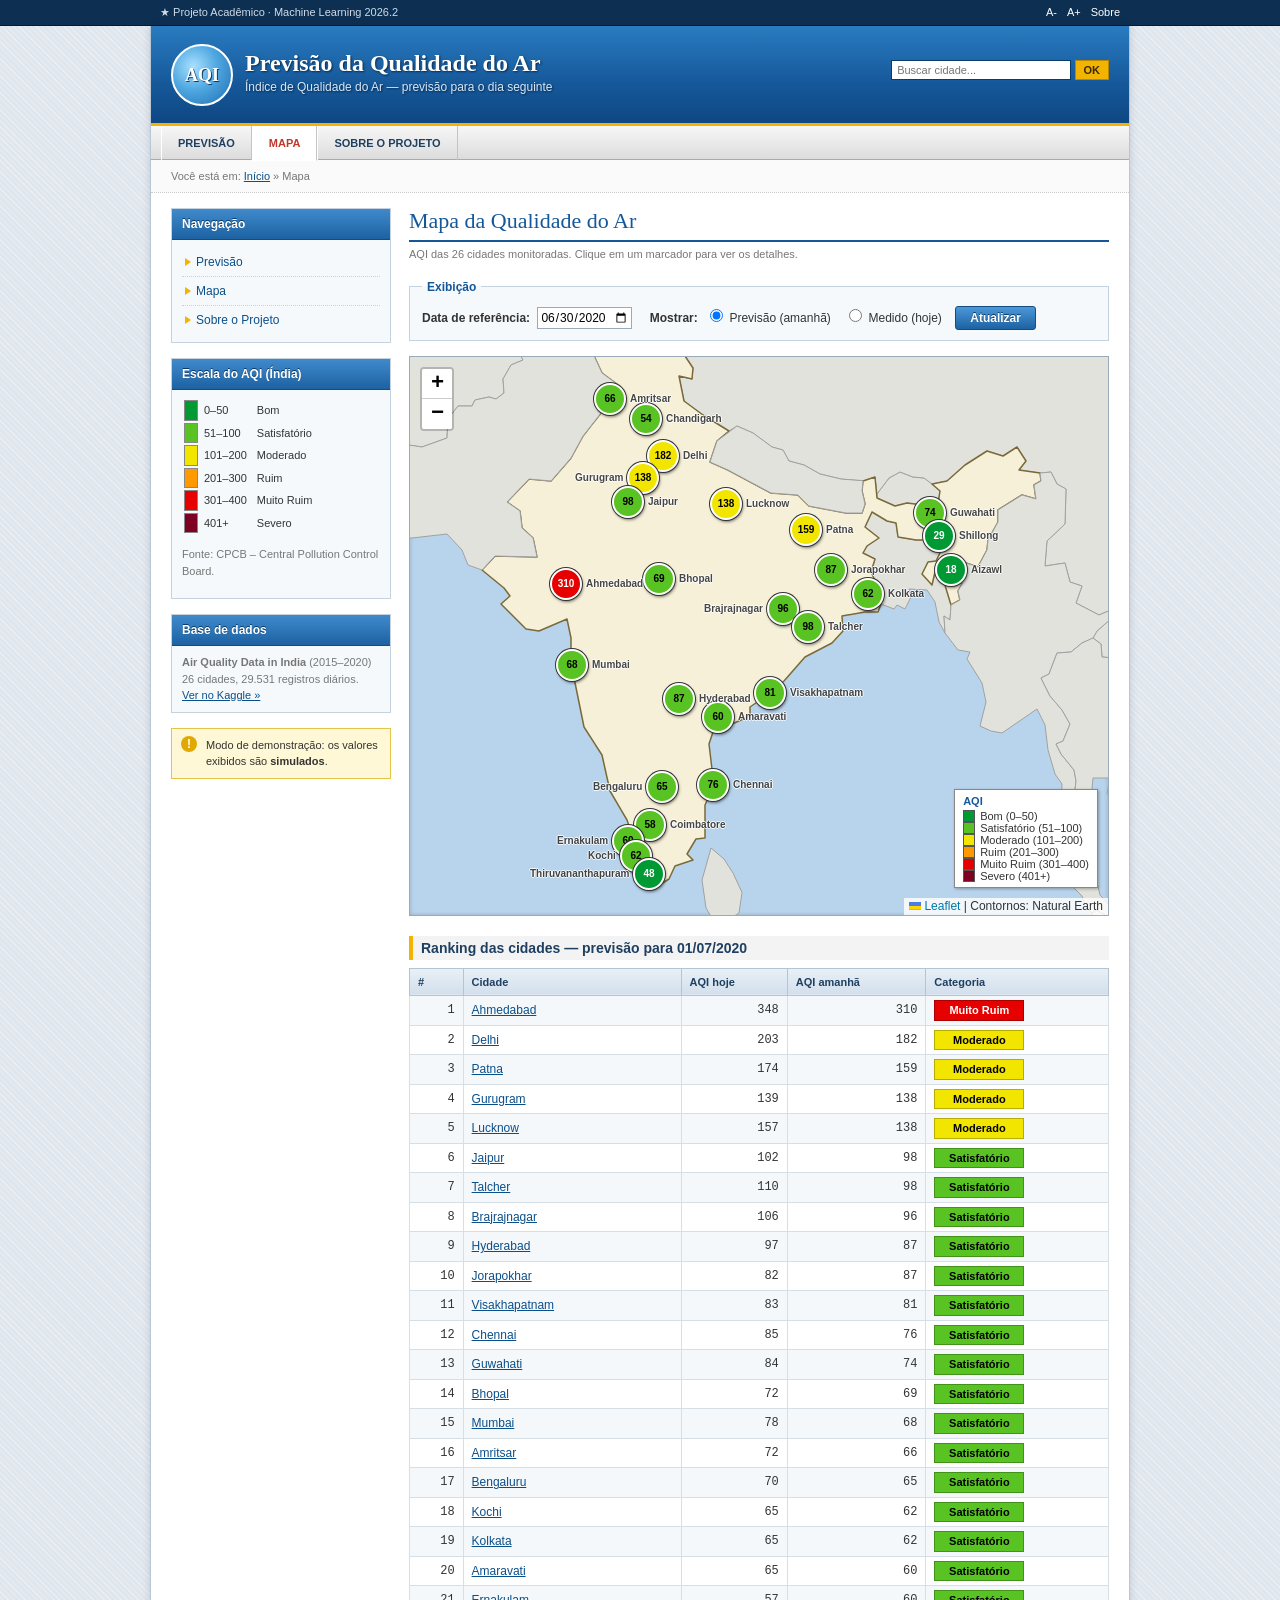
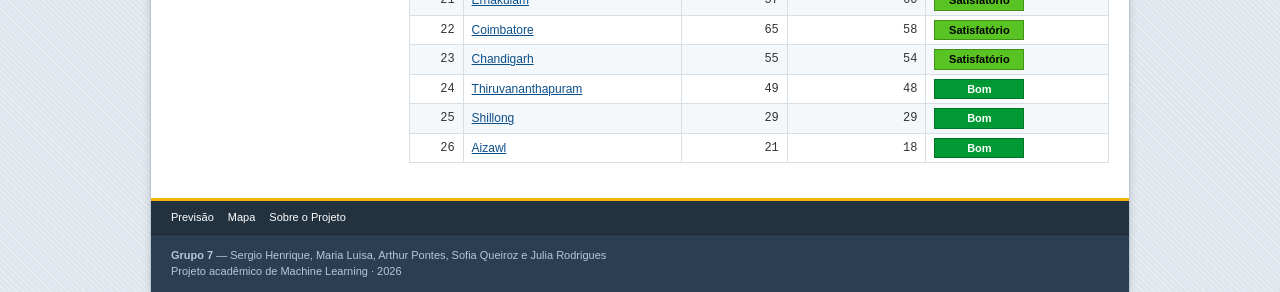
==== frontend/mapa.html @ a3bbc3aa "Adiciona frontend de previsão do AQI Site estático (HTML/CSS/JS) com páginas de previsão, mapa e sob" ====
<!DOCTYPE html>
<html lang="pt-BR">
<head>
<meta charset="utf-8">
<title>Previsão da Qualidade do Ar :: Mapa</title>
<link rel="stylesheet" href="vendor/leaflet/leaflet.css">
<link rel="stylesheet" href="css/style.css">
</head>
<body data-pagina="mapa">
<div id="pagina">
  <div id="topo"></div>

  <div id="conteudo">
    <div id="lateral"></div>

    <div id="principal">
      <h1 class="titulo-pagina">Mapa da Qualidade do Ar</h1>
      <p class="subtitulo">AQI das 26 cidades monitoradas. Clique em um marcador para ver os detalhes.</p>

      <form id="filtros">
        <fieldset>
          <legend>Exibição</legend>
          <label for="data">Data de referência:</label>
          <input type="date" id="data">
          <label>Mostrar:</label>
          <label class="opcao"><input type="radio" name="modo" value="aqi_previsto" checked> Previsão (amanhã)</label>
          <label class="opcao"><input type="radio" name="modo" value="aqi_atual"> Medido (hoje)</label>
          <input type="submit" class="botao" value="Atualizar">
        </fieldset>
      </form>

      <div id="mapa"></div>
      <div id="resultado"><div class="carregando">Carregando...</div></div>
    </div>
  </div>

  <div id="rodape-ph"></div>
</div>

<script src="vendor/leaflet/leaflet.js"></script>
<script src="js/mapa-dados.js"></script>
<script src="js/config.js"></script>
<script src="js/api.js"></script>
<script src="js/comum.js"></script>
<script src="js/layout.js"></script>
<script>
(function () {
  var inpData = document.getElementById('data');
  var alvo = document.getElementById('resultado');
  inpData.min = Util.DATA_MIN;
  inpData.max = Util.DATA_MAX;
  inpData.value = Util.param('data') || Util.DATA_MAX;

  var mapa = L.map('mapa', { scrollWheelZoom: false, zoomSnap: 0.25 });
  var pontos = Object.keys(AQI.COORDENADAS).map(function (c) { return AQI.COORDENADAS[c]; });
  mapa.fitBounds(pontos, { padding: [20, 20] });
  mapa.setMinZoom(4); mapa.setMaxZoom(8);
  L.geoJSON(MAPA_PAISES, {
    interactive: false,
    style: function (f) {
      return f.properties.india
        ? { color: '#7a6a3a', weight: 1.5, fillColor: '#f6f0d8', fillOpacity: 1 }
        : { color: '#a0a0a0', weight: 1, fillColor: '#e2e2dc', fillOpacity: 1 };
    }
  }).addTo(mapa);
  mapa.attributionControl.addAttribution('Contornos: Natural Earth');

  var legenda = L.control({ position: 'bottomright' });
  legenda.onAdd = function () {
    var div = L.DomUtil.create('div', 'legenda-mapa');
    div.innerHTML = '<b>AQI</b>' + AQI.FAIXAS.map(function (f, i) {
      var min = i === 0 ? 0 : AQI.FAIXAS[i - 1].max + 1;
      return '<i style="background:' + f.cor + '"></i>' + f.nome + ' (' + (f.max === Infinity ? min + '+' : min + '&ndash;' + f.max) + ')';
    }).join('<br>');
    return div;
  };
  legenda.addTo(mapa);

  var camada = L.layerGroup().addTo(mapa);
  var ROTULO_ESQ = { Gurugram: 1, Bengaluru: 1, Ernakulam: 1, Kochi: 1, Brajrajnagar: 1, Thiruvananthapuram: 1 };

  function modo() {
    return document.querySelector('input[name=modo]:checked').value;
  }

  function consulta() {
    var data = inpData.value, campo = modo();
    alvo.innerHTML = '<div class="carregando">Carregando cidades...</div>';

    AQI.mapa(data).then(function (lista) {
      camada.clearLayers();
      var amanha = new Date(data + 'T12:00:00'); amanha.setDate(amanha.getDate() + 1);
      var dataAmanha = amanha.toISOString().substr(0, 10);

      lista.forEach(function (c) {
        var pos = AQI.COORDENADAS[c.cidade];
        if (!pos) return;
        var valor = c[campo], f = AQI.faixa(valor);
        var icone = L.divIcon({
          className: '',
          html: '<div class="marcador-aqi" style="width:32px;height:32px;line-height:28px;background:' + f.cor + ';color:' + f.texto + '">' + valor + '</div>',
          iconSize: [32, 32], iconAnchor: [16, 16], popupAnchor: [0, -14]
        });
        L.marker(pos, { icon: icone, title: c.cidade, riseOnHover: true })
          .bindPopup(
            '<h4>' + c.cidade + '</h4>' +
            'Hoje (' + Util.formataData(data) + '): <b>' + c.aqi_atual + '</b> ' + Util.selo(c.aqi_atual) + '<br>' +
            'Amanhã (' + Util.formataData(dataAmanha) + '): <b>' + c.aqi_previsto + '</b> ' + Util.selo(c.aqi_previsto) + '<br><br>' +
            '<a href="index.html?cidade=' + encodeURIComponent(c.cidade) + '&data=' + data + '">Ver previsão detalhada &raquo;</a>')
          .bindTooltip(c.cidade, {
            permanent: true, className: 'rotulo-cidade',
            direction: ROTULO_ESQ[c.cidade] ? 'left' : 'right',
            offset: ROTULO_ESQ[c.cidade] ? [-14, 0] : [14, 0]
          })
          .addTo(camada);
      });

      var ord = lista.slice().sort(function (a, b) { return b[campo] - a[campo]; });
      var html = '<h2>Ranking das cidades &mdash; ' + (campo === 'aqi_previsto' ? 'previsão para ' + Util.formataData(dataAmanha) : 'medido em ' + Util.formataData(data)) + '</h2>' +
        '<table class="dados"><tr><th>#</th><th>Cidade</th><th>AQI hoje</th><th>AQI amanhã</th><th>Categoria</th></tr>';
      ord.forEach(function (c, i) {
        html += '<tr><td class="num">' + (i + 1) + '</td><td><a href="index.html?cidade=' + encodeURIComponent(c.cidade) + '&data=' + data + '">' + c.cidade + '</a></td>' +
          '<td class="num">' + c.aqi_atual + '</td><td class="num">' + c.aqi_previsto + '</td><td>' + Util.selo(c[campo]) + '</td></tr>';
      });
      alvo.innerHTML = html + '</table>';
    }).catch(function (e) { Util.erro(alvo, e); });
  }

  document.getElementById('filtros').onsubmit = function (e) { e.preventDefault(); consulta(); };
  Array.prototype.forEach.call(document.querySelectorAll('input[name=modo]'), function (r) { r.onchange = consulta; });
  consulta();
})();
</script>
</body>
</html>
---- frontend/vendor/leaflet/leaflet.css ----
/* required styles */

.leaflet-pane,
.leaflet-tile,
.leaflet-marker-icon,
.leaflet-marker-shadow,
.leaflet-tile-container,
.leaflet-pane > svg,
.leaflet-pane > canvas,
.leaflet-zoom-box,
.leaflet-image-layer,
.leaflet-layer {
	position: absolute;
	left: 0;
	top: 0;
	}
.leaflet-container {
	overflow: hidden;
	}
.leaflet-tile,
.leaflet-marker-icon,
.leaflet-marker-shadow {
	-webkit-user-select: none;
	   -moz-user-select: none;
	        user-select: none;
	  -webkit-user-drag: none;
	}
/* Prevents IE11 from highlighting tiles in blue */
.leaflet-tile::selection {
	background: transparent;
}
/* Safari renders non-retina tile on retina better with this, but Chrome is worse */
.leaflet-safari .leaflet-tile {
	image-rendering: -webkit-optimize-contrast;
	}
/* hack that prevents hw layers "stretching" when loading new tiles */
.leaflet-safari .leaflet-tile-container {
	width: 1600px;
	height: 1600px;
	-webkit-transform-origin: 0 0;
	}
.leaflet-marker-icon,
.leaflet-marker-shadow {
	display: block;
	}
/* .leaflet-container svg: reset svg max-width decleration shipped in Joomla! (joomla.org) 3.x */
/* .leaflet-container img: map is broken in FF if you have max-width: 100% on tiles */
.leaflet-container .leaflet-overlay-pane svg {
	max-width: none !important;
	max-height: none !important;
	}
.leaflet-container .leaflet-marker-pane img,
.leaflet-container .leaflet-shadow-pane img,
.leaflet-container .leaflet-tile-pane img,
.leaflet-container img.leaflet-image-layer,
.leaflet-container .leaflet-tile {
	max-width: none !important;
	max-height: none !important;
	width: auto;
	padding: 0;
	}

.leaflet-container img.leaflet-tile {
	/* See: https://bugs.chromium.org/p/chromium/issues/detail?id=600120 */
	mix-blend-mode: plus-lighter;
}

.leaflet-container.leaflet-touch-zoom {
	-ms-touch-action: pan-x pan-y;
	touch-action: pan-x pan-y;
	}
.leaflet-container.leaflet-touch-drag {
	-ms-touch-action: pinch-zoom;
	/* Fallback for FF which doesn't support pinch-zoom */
	touch-action: none;
	touch-action: pinch-zoom;
}
.leaflet-container.leaflet-touch-drag.leaflet-touch-zoom {
	-ms-touch-action: none;
	touch-action: none;
}
.leaflet-container {
	-webkit-tap-highlight-color: transparent;
}
.leaflet-container a {
	-webkit-tap-highlight-color: rgba(51, 181, 229, 0.4);
}
.leaflet-tile {
	filter: inherit;
	visibility: hidden;
	}
.leaflet-tile-loaded {
	visibility: inherit;
	}
.leaflet-zoom-box {
	width: 0;
	height: 0;
	-moz-box-sizing: border-box;
	     box-sizing: border-box;
	z-index: 800;
	}
/* workaround for https://bugzilla.mozilla.org/show_bug.cgi?id=888319 */
.leaflet-overlay-pane svg {
	-moz-user-select: none;
	}

.leaflet-pane         { z-index: 400; }

.leaflet-tile-pane    { z-index: 200; }
.leaflet-overlay-pane { z-index: 400; }
.leaflet-shadow-pane  { z-index: 500; }
.leaflet-marker-pane  { z-index: 600; }
.leaflet-tooltip-pane   { z-index: 650; }
.leaflet-popup-pane   { z-index: 700; }

.leaflet-map-pane canvas { z-index: 100; }
.leaflet-map-pane svg    { z-index: 200; }

.leaflet-vml-shape {
	width: 1px;
	height: 1px;
	}
.lvml {
	behavior: url(#default#VML);
	display: inline-block;
	position: absolute;
	}


/* control positioning */

.leaflet-control {
	position: relative;
	z-index: 800;
	pointer-events: visiblePainted; /* IE 9-10 doesn't have auto */
	pointer-events: auto;
	}
.leaflet-top,
.leaflet-bottom {
	position: absolute;
	z-index: 1000;
	pointer-events: none;
	}
.leaflet-top {
	top: 0;
	}
.leaflet-right {
	right: 0;
	}
.leaflet-bottom {
	bottom: 0;
	}
.leaflet-left {
	left: 0;
	}
.leaflet-control {
	float: left;
	clear: both;
	}
.leaflet-right .leaflet-control {
	float: right;
	}
.leaflet-top .leaflet-control {
	margin-top: 10px;
	}
.leaflet-bottom .leaflet-control {
	margin-bottom: 10px;
	}
.leaflet-left .leaflet-control {
	margin-left: 10px;
	}
.leaflet-right .leaflet-control {
	margin-right: 10px;
	}


/* zoom and fade animations */

.leaflet-fade-anim .leaflet-popup {
	opacity: 0;
	-webkit-transition: opacity 0.2s linear;
	   -moz-transition: opacity 0.2s linear;
	        transition: opacity 0.2s linear;
	}
.leaflet-fade-anim .leaflet-map-pane .leaflet-popup {
	opacity: 1;
	}
.leaflet-zoom-animated {
	-webkit-transform-origin: 0 0;
	    -ms-transform-origin: 0 0;
	        transform-origin: 0 0;
	}
svg.leaflet-zoom-animated {
	will-change: transform;
}

.leaflet-zoom-anim .leaflet-zoom-animated {
	-webkit-transition: -webkit-transform 0.25s cubic-bezier(0,0,0.25,1);
	   -moz-transition:    -moz-transform 0.25s cubic-bezier(0,0,0.25,1);
	        transition:         transform 0.25s cubic-bezier(0,0,0.25,1);
	}
.leaflet-zoom-anim .leaflet-tile,
.leaflet-pan-anim .leaflet-tile {
	-webkit-transition: none;
	   -moz-transition: none;
	        transition: none;
	}

.leaflet-zoom-anim .leaflet-zoom-hide {
	visibility: hidden;
	}


/* cursors */

.leaflet-interactive {
	cursor: pointer;
	}
.leaflet-grab {
	cursor: -webkit-grab;
	cursor:    -moz-grab;
	cursor:         grab;
	}
.leaflet-crosshair,
.leaflet-crosshair .leaflet-interactive {
	cursor: crosshair;
	}
.leaflet-popup-pane,
.leaflet-control {
	cursor: auto;
	}
.leaflet-dragging .leaflet-grab,
.leaflet-dragging .leaflet-grab .leaflet-interactive,
.leaflet-dragging .leaflet-marker-draggable {
	cursor: move;
	cursor: -webkit-grabbing;
	cursor:    -moz-grabbing;
	cursor:         grabbing;
	}

/* marker & overlays interactivity */
.leaflet-marker-icon,
.leaflet-marker-shadow,
.leaflet-image-layer,
.leaflet-pane > svg path,
.leaflet-tile-container {
	pointer-events: none;
	}

.leaflet-marker-icon.leaflet-interactive,
.leaflet-image-layer.leaflet-interactive,
.leaflet-pane > svg path.leaflet-interactive,
svg.leaflet-image-layer.leaflet-interactive path {
	pointer-events: visiblePainted; /* IE 9-10 doesn't have auto */
	pointer-events: auto;
	}

/* visual tweaks */

.leaflet-container {
	background: #ddd;
	outline-offset: 1px;
	}
.leaflet-container a {
	color: #0078A8;
	}
.leaflet-zoom-box {
	border: 2px dotted #38f;
	background: rgba(255,255,255,0.5);
	}


/* general typography */
.leaflet-container {
	font-family: "Helvetica Neue", Arial, Helvetica, sans-serif;
	font-size: 12px;
	font-size: 0.75rem;
	line-height: 1.5;
	}


/* general toolbar styles */

.leaflet-bar {
	box-shadow: 0 1px 5px rgba(0,0,0,0.65);
	border-radius: 4px;
	}
.leaflet-bar a {
	background-color: #fff;
	border-bottom: 1px solid #ccc;
	width: 26px;
	height: 26px;
	line-height: 26px;
	display: block;
	text-align: center;
	text-decoration: none;
	color: black;
	}
.leaflet-bar a,
.leaflet-control-layers-toggle {
	background-position: 50% 50%;
	background-repeat: no-repeat;
	display: block;
	}
.leaflet-bar a:hover,
.leaflet-bar a:focus {
	background-color: #f4f4f4;
	}
.leaflet-bar a:first-child {
	border-top-left-radius: 4px;
	border-top-right-radius: 4px;
	}
.leaflet-bar a:last-child {
	border-bottom-left-radius: 4px;
	border-bottom-right-radius: 4px;
	border-bottom: none;
	}
.leaflet-bar a.leaflet-disabled {
	cursor: default;
	background-color: #f4f4f4;
	color: #bbb;
	}

.leaflet-touch .leaflet-bar a {
	width: 30px;
	height: 30px;
	line-height: 30px;
	}
.leaflet-touch .leaflet-bar a:first-child {
	border-top-left-radius: 2px;
	border-top-right-radius: 2px;
	}
.leaflet-touch .leaflet-bar a:last-child {
	border-bottom-left-radius: 2px;
	border-bottom-right-radius: 2px;
	}

/* zoom control */

.leaflet-control-zoom-in,
.leaflet-control-zoom-out {
	font: bold 18px 'Lucida Console', Monaco, monospace;
	text-indent: 1px;
	}

.leaflet-touch .leaflet-control-zoom-in, .leaflet-touch .leaflet-control-zoom-out  {
	font-size: 22px;
	}


/* layers control */

.leaflet-control-layers {
	box-shadow: 0 1px 5px rgba(0,0,0,0.4);
	background: #fff;
	border-radius: 5px;
	}
.leaflet-control-layers-toggle {
	background-image: url(images/layers.png);
	width: 36px;
	height: 36px;
	}
.leaflet-retina .leaflet-control-layers-toggle {
	background-image: url(images/layers-2x.png);
	background-size: 26px 26px;
	}
.leaflet-touch .leaflet-control-layers-toggle {
	width: 44px;
	height: 44px;
	}
.leaflet-control-layers .leaflet-control-layers-list,
.leaflet-control-layers-expanded .leaflet-control-layers-toggle {
	display: none;
	}
.leaflet-control-layers-expanded .leaflet-control-layers-list {
	display: block;
	position: relative;
	}
.leaflet-control-layers-expanded {
	padding: 6px 10px 6px 6px;
	color: #333;
	background: #fff;
	}
.leaflet-control-layers-scrollbar {
	overflow-y: scroll;
	overflow-x: hidden;
	padding-right: 5px;
	}
.leaflet-control-layers-selector {
	margin-top: 2px;
	position: relative;
	top: 1px;
	}
.leaflet-control-layers label {
	display: block;
	font-size: 13px;
	font-size: 1.08333em;
	}
.leaflet-control-layers-separator {
	height: 0;
	border-top: 1px solid #ddd;
	margin: 5px -10px 5px -6px;
	}

/* Default icon URLs */
.leaflet-default-icon-path { /* used only in path-guessing heuristic, see L.Icon.Default */
	background-image: url(images/marker-icon.png);
	}


/* attribution and scale controls */

.leaflet-container .leaflet-control-attribution {
	background: #fff;
	background: rgba(255, 255, 255, 0.8);
	margin: 0;
	}
.leaflet-control-attribution,
.leaflet-control-scale-line {
	padding: 0 5px;
	color: #333;
	line-height: 1.4;
	}
.leaflet-control-attribution a {
	text-decoration: none;
	}
.leaflet-control-attribution a:hover,
.leaflet-control-attribution a:focus {
	text-decoration: underline;
	}
.leaflet-attribution-flag {
	display: inline !important;
	vertical-align: baseline !important;
	width: 1em;
	height: 0.6669em;
	}
.leaflet-left .leaflet-control-scale {
	margin-left: 5px;
	}
.leaflet-bottom .leaflet-control-scale {
	margin-bottom: 5px;
	}
.leaflet-control-scale-line {
	border: 2px solid #777;
	border-top: none;
	line-height: 1.1;
	padding: 2px 5px 1px;
	white-space: nowrap;
	-moz-box-sizing: border-box;
	     box-sizing: border-box;
	background: rgba(255, 255, 255, 0.8);
	text-shadow: 1px 1px #fff;
	}
.leaflet-control-scale-line:not(:first-child) {
	border-top: 2px solid #777;
	border-bottom: none;
	margin-top: -2px;
	}
.leaflet-control-scale-line:not(:first-child):not(:last-child) {
	border-bottom: 2px solid #777;
	}

.leaflet-touch .leaflet-control-attribution,
.leaflet-touch .leaflet-control-layers,
.leaflet-touch .leaflet-bar {
	box-shadow: none;
	}
.leaflet-touch .leaflet-control-layers,
.leaflet-touch .leaflet-bar {
	border: 2px solid rgba(0,0,0,0.2);
	background-clip: padding-box;
	}


/* popup */

.leaflet-popup {
	position: absolute;
	text-align: center;
	margin-bottom: 20px;
	}
.leaflet-popup-content-wrapper {
	padding: 1px;
	text-align: left;
	border-radius: 12px;
	}
.leaflet-popup-content {
	margin: 13px 24px 13px 20px;
	line-height: 1.3;
	font-size: 13px;
	font-size: 1.08333em;
	min-height: 1px;
	}
.leaflet-popup-content p {
	margin: 17px 0;
	margin: 1.3em 0;
	}
.leaflet-popup-tip-container {
	width: 40px;
	height: 20px;
	position: absolute;
	left: 50%;
	margin-top: -1px;
	margin-left: -20px;
	overflow: hidden;
	pointer-events: none;
	}
.leaflet-popup-tip {
	width: 17px;
	height: 17px;
	padding: 1px;

	margin: -10px auto 0;
	pointer-events: auto;

	-webkit-transform: rotate(45deg);
	   -moz-transform: rotate(45deg);
	    -ms-transform: rotate(45deg);
	        transform: rotate(45deg);
	}
.leaflet-popup-content-wrapper,
.leaflet-popup-tip {
	background: white;
	color: #333;
	box-shadow: 0 3px 14px rgba(0,0,0,0.4);
	}
.leaflet-container a.leaflet-popup-close-button {
	position: absolute;
	top: 0;
	right: 0;
	border: none;
	text-align: center;
	width: 24px;
	height: 24px;
	font: 16px/24px Tahoma, Verdana, sans-serif;
	color: #757575;
	text-decoration: none;
	background: transparent;
	}
.leaflet-container a.leaflet-popup-close-button:hover,
.leaflet-container a.leaflet-popup-close-button:focus {
	color: #585858;
	}
.leaflet-popup-scrolled {
	overflow: auto;
	}

.leaflet-oldie .leaflet-popup-content-wrapper {
	-ms-zoom: 1;
	}
.leaflet-oldie .leaflet-popup-tip {
	width: 24px;
	margin: 0 auto;

	-ms-filter: "progid:DXImageTransform.Microsoft.Matrix(M11=0.70710678, M12=0.70710678, M21=-0.70710678, M22=0.70710678)";
	filter: progid:DXImageTransform.Microsoft.Matrix(M11=0.70710678, M12=0.70710678, M21=-0.70710678, M22=0.70710678);
	}

.leaflet-oldie .leaflet-control-zoom,
.leaflet-oldie .leaflet-control-layers,
.leaflet-oldie .leaflet-popup-content-wrapper,
.leaflet-oldie .leaflet-popup-tip {
	border: 1px solid #999;
	}


/* div icon */

.leaflet-div-icon {
	background: #fff;
	border: 1px solid #666;
	}


/* Tooltip */
/* Base styles for the element that has a tooltip */
.leaflet-tooltip {
	position: absolute;
	padding: 6px;
	background-color: #fff;
	border: 1px solid #fff;
	border-radius: 3px;
	color: #222;
	white-space: nowrap;
	-webkit-user-select: none;
	-moz-user-select: none;
	-ms-user-select: none;
	user-select: none;
	pointer-events: none;
	box-shadow: 0 1px 3px rgba(0,0,0,0.4);
	}
.leaflet-tooltip.leaflet-interactive {
	cursor: pointer;
	pointer-events: auto;
	}
.leaflet-tooltip-top:before,
.leaflet-tooltip-bottom:before,
.leaflet-tooltip-left:before,
.leaflet-tooltip-right:before {
	position: absolute;
	pointer-events: none;
	border: 6px solid transparent;
	background: transparent;
	content: "";
	}

/* Directions */

.leaflet-tooltip-bottom {
	margin-top: 6px;
}
.leaflet-tooltip-top {
	margin-top: -6px;
}
.leaflet-tooltip-bottom:before,
.leaflet-tooltip-top:before {
	left: 50%;
	margin-left: -6px;
	}
.leaflet-tooltip-top:before {
	bottom: 0;
	margin-bottom: -12px;
	border-top-color: #fff;
	}
.leaflet-tooltip-bottom:before {
	top: 0;
	margin-top: -12px;
	margin-left: -6px;
	border-bottom-color: #fff;
	}
.leaflet-tooltip-left {
	margin-left: -6px;
}
.leaflet-tooltip-right {
	margin-left: 6px;
}
.leaflet-tooltip-left:before,
.leaflet-tooltip-right:before {
	top: 50%;
	margin-top: -6px;
	}
.leaflet-tooltip-left:before {
	right: 0;
	margin-right: -12px;
	border-left-color: #fff;
	}
.leaflet-tooltip-right:before {
	left: 0;
	margin-left: -12px;
	border-right-color: #fff;
	}

/* Printing */

@media print {
	/* Prevent printers from removing background-images of controls. */
	.leaflet-control {
		-webkit-print-color-adjust: exact;
		print-color-adjust: exact;
		}
	}
---- frontend/css/style.css ----
* { box-sizing: border-box; }

body {
  margin: 0;
  background-color: #dfe6ee;
  background-image: repeating-linear-gradient(45deg, rgba(255,255,255,.35) 0 1px, transparent 1px 4px);
  font-family: Verdana, Tahoma, Arial, sans-serif;
  font-size: 12px;
  color: #333;
  line-height: 1.5;
}

a { color: #0b4f8a; }
a:hover { color: #c0392b; }

#barra-topo {
  background: #0d2f52;
  color: #cfdbe8;
  font-size: 11px;
  border-bottom: 1px solid #071b30;
}
#barra-topo .interna { width: 980px; margin: 0 auto; padding: 4px 10px; overflow: hidden; }
#barra-topo .esq { float: left; }
#barra-topo .dir { float: right; }
#barra-topo a { color: #fff; text-decoration: none; margin-left: 10px; }
#barra-topo a:hover { text-decoration: underline; }

#pagina {
  width: 980px;
  margin: 0 auto;
  background: #fff;
  border-left: 1px solid #b9c6d4;
  border-right: 1px solid #b9c6d4;
  box-shadow: 0 0 8px rgba(0,0,0,.15);
}

#cabecalho {
  height: 100px;
  background: linear-gradient(to bottom, #2a7bc0 0%, #15589a 60%, #0f4783 100%);
  border-bottom: 3px solid #f2b400;
  position: relative;
  color: #fff;
}
#logo {
  position: absolute; left: 20px; top: 18px;
  text-decoration: none; color: #fff;
}
#logo .icone {
  float: left;
  width: 62px; height: 62px;
  border: 2px solid #fff;
  border-radius: 50%;
  background: radial-gradient(circle at 35% 35%, #a8e0ff 0%, #4fa7e0 45%, #1d6db0 100%);
  margin-right: 12px;
  text-align: center;
  font: bold 18px/58px Georgia, serif;
  text-shadow: 1px 1px 0 #0c3a66;
}
#logo .titulo {
  float: left;
  font: bold 24px/1.1 Georgia, "Times New Roman", serif;
  text-shadow: 1px 1px 2px #08294a;
  padding-top: 6px;
}
#logo .titulo small {
  display: block;
  font: normal 12px Verdana, sans-serif;
  color: #d7e8f8;
  margin-top: 4px;
}
#busca {
  position: absolute; right: 20px; top: 34px;
}
#busca input[type=text] {
  width: 180px; padding: 3px 5px;
  border: 1px solid #0b3b6b; font-size: 11px;
}
#busca input[type=submit] {
  padding: 3px 8px; font-size: 11px; cursor: pointer;
  background: #f2b400; border: 1px solid #b88800; color: #3a2a00; font-weight: bold;
}

#menu {
  background: linear-gradient(to bottom, #f7f7f7 0%, #dcdcdc 100%);
  border-bottom: 1px solid #a9a9a9;
  height: 34px;
  margin: 0; padding: 0 0 0 10px;
  list-style: none;
}
#menu li { float: left; }
#menu li a {
  display: block;
  padding: 0 16px;
  line-height: 34px;
  color: #1f3f60;
  font-weight: bold;
  font-size: 11px;
  text-transform: uppercase;
  text-decoration: none;
  border-right: 1px solid #c4c4c4;
  border-left: 1px solid #fff;
}
#menu li a:hover { background: #e9f1fa; color: #0b4f8a; }
#menu li.ativo a {
  background: #fff;
  color: #c0392b;
  border-bottom: 1px solid #fff;
}

#trilha {
  font-size: 11px; color: #777;
  padding: 8px 20px;
  border-bottom: 1px dotted #ccc;
  background: #fafafa;
}

#conteudo { overflow: hidden; padding: 15px 20px 25px; }
#lateral { float: left; width: 220px; }
#principal { float: right; width: 700px; }

.caixa {
  border: 1px solid #c5d3e0;
  margin-bottom: 15px;
  background: #f6f9fc;
}
.caixa h3 {
  margin: 0;
  padding: 6px 10px;
  font-size: 12px;
  color: #fff;
  background: linear-gradient(to bottom, #3f8acb 0%, #1d62a3 100%);
  border-bottom: 1px solid #154c80;
  text-shadow: 0 -1px 0 #0d3b66;
}
.caixa .corpo { padding: 8px 10px; }
.caixa ul.links { list-style: none; margin: 0; padding: 0; }
.caixa ul.links li { border-bottom: 1px dotted #c5d3e0; }
.caixa ul.links li:last-child { border-bottom: 0; }
.caixa ul.links a {
  display: block; padding: 5px 4px 5px 14px;
  text-decoration: none;
  background: url("data:image/svg+xml;utf8,<svg xmlns='http://www.w3.org/2000/svg' width='6' height='8'><path d='M0 0 L6 4 L0 8z' fill='%23f2b400'/></svg>") no-repeat 3px center;
}
.caixa ul.links a:hover { background-color: #e4eef8; }

.legenda-mini td { padding: 2px 4px; font-size: 11px; }
.legenda-mini .cor { width: 14px; border: 1px solid #888; }

h1.titulo-pagina {
  font: normal 22px Georgia, "Times New Roman", serif;
  color: #15589a;
  margin: 0 0 4px;
  padding-bottom: 6px;
  border-bottom: 2px solid #15589a;
}
p.subtitulo { color: #777; margin: 0 0 15px; font-size: 11px; }
h2 {
  font: bold 14px Verdana, sans-serif;
  color: #1f3f60;
  margin: 20px 0 8px;
  padding: 4px 0 4px 8px;
  border-left: 4px solid #f2b400;
  background: #f3f3f3;
}

fieldset {
  border: 1px solid #c5d3e0;
  background: #f6f9fc;
  padding: 10px 12px;
  margin: 0 0 15px;
}
legend { font-weight: bold; color: #15589a; padding: 0 5px; }
fieldset label { font-weight: bold; margin-right: 4px; }
fieldset select, fieldset input[type=date] {
  font: 12px Verdana, sans-serif;
  padding: 2px;
  border: 1px solid #9aaabb;
  margin-right: 14px;
}
.botao {
  font: bold 12px Verdana, sans-serif;
  padding: 4px 14px;
  color: #fff;
  background: linear-gradient(to bottom, #4c98d8 0%, #1d62a3 100%);
  border: 1px solid #154c80;
  border-radius: 3px;
  cursor: pointer;
  text-shadow: 0 -1px 0 #0d3b66;
}
.botao:hover { background: linear-gradient(to bottom, #5aa6e6 0%, #2770b3 100%); }

.paineis { overflow: hidden; margin-bottom: 10px; }
.painel {
  float: left;
  width: 342px;
  border: 1px solid #bbb;
  margin-right: 15px;
}
.painel:last-child { margin-right: 0; }
.painel .cab {
  background: #eee;
  border-bottom: 1px solid #bbb;
  padding: 5px 10px;
  font-weight: bold;
  color: #444;
}
.painel .cab span { float: right; font-weight: normal; color: #777; font-size: 11px; }
.painel .valor {
  text-align: center;
  padding: 14px 5px 10px;
}
.painel .numero {
  font: bold 46px/1 Georgia, serif;
}
.painel .categoria {
  display: inline-block;
  margin-top: 8px;
  padding: 3px 12px;
  font-weight: bold;
  border: 1px solid rgba(0,0,0,.3);
  border-radius: 2px;
}
.painel .rodape {
  border-top: 1px dotted #bbb;
  padding: 6px 10px;
  font-size: 11px;
  color: #555;
  background: #fafafa;
}
.painel.destaque { border: 2px solid #f2b400; }
.painel.destaque .cab { background: #fff6d9; border-bottom-color: #f2b400; }

.tendencia { font-weight: bold; }
.tendencia.sobe { color: #c0392b; }
.tendencia.desce { color: #1e8a2e; }

table.dados {
  width: 100%;
  border-collapse: collapse;
  border: 1px solid #b5c4d3;
  margin-bottom: 10px;
}
table.dados th {
  background: linear-gradient(to bottom, #e9f0f7 0%, #d2dfec 100%);
  color: #1f3f60;
  text-align: left;
  padding: 5px 8px;
  border: 1px solid #b5c4d3;
  font-size: 11px;
}
table.dados td {
  padding: 4px 8px;
  border: 1px solid #d6dee6;
}
table.dados tr:nth-child(even) td { background: #f5f8fb; }
table.dados tr:hover td { background: #fffbe6; }
table.dados td.num { text-align: right; font-family: "Courier New", monospace; }
table.dados tr.melhor td { font-weight: bold; background: #eaf7e5; }
.selo {
  display: inline-block; min-width: 90px; text-align: center;
  padding: 1px 6px; font-size: 11px; font-weight: bold;
  border: 1px solid rgba(0,0,0,.25);
  font-family: Verdana, Tahoma, Arial, sans-serif;
}

#grafico {
  border: 1px solid #ccc;
  background: #fff;
  padding: 5px;
  margin-bottom: 10px;
}
#grafico svg { display: block; }

.aviso {
  border: 1px solid #e6c34a;
  background: #fff8d6;
  padding: 8px 10px 8px 34px;
  margin-bottom: 15px;
  position: relative;
  font-size: 11px;
}
.aviso:before {
  content: "!";
  position: absolute; left: 9px; top: 7px;
  width: 16px; height: 16px; border-radius: 50%;
  background: #e0a800; color: #fff;
  font: bold 12px/16px Arial, sans-serif; text-align: center;
}
.aviso.erro { border-color: #d98b8b; background: #fdeaea; }
.aviso.erro:before { background: #c0392b; }

.carregando { color: #888; font-style: italic; padding: 10px 0; }
.carregando:before {
  content: ""; display: inline-block; width: 12px; height: 12px; margin-right: 6px;
  border: 2px solid #9ab; border-top-color: transparent; border-radius: 50%;
  vertical-align: -2px; animation: gira .8s linear infinite;
}
@keyframes gira { to { transform: rotate(360deg); } }

#rodape {
  background: #2b3e52;
  color: #b8c6d4;
  font-size: 11px;
  border-top: 3px solid #f2b400;
}
#rodape .links {
  background: #22323f;
  padding: 8px 20px;
  border-bottom: 1px solid #1a2631;
}
#rodape .links a { color: #fff; text-decoration: none; margin-right: 14px; }
#rodape .links a:hover { text-decoration: underline; }
#rodape .info { padding: 12px 20px; overflow: hidden; }
#rodape .info .esq { float: left; }

.limpa { clear: both; }
.pequeno { font-size: 11px; color: #777; }

#mapa {
  height: 560px;
  border: 1px solid #9aaabb;
  box-shadow: inset 0 0 4px rgba(0,0,0,.2);
  margin-bottom: 10px;
  background: #b8d4ec;
}
.marcador-aqi {
  border-radius: 50%;
  border: 2px solid #fff;
  box-shadow: 0 0 0 1px #333, 1px 2px 3px rgba(0,0,0,.5);
  text-align: center;
  font: bold 10px/28px Verdana, sans-serif;
}
.marcador-aqi.sel { box-shadow: 0 0 0 3px #f2b400, 1px 2px 3px rgba(0,0,0,.5); }
.legenda-mapa {
  background: #fff;
  border: 1px solid #888;
  padding: 5px 8px;
  font: 11px Verdana, sans-serif;
  box-shadow: 1px 1px 3px rgba(0,0,0,.3);
}
.legenda-mapa b { display: block; margin-bottom: 3px; color: #15589a; }
.legenda-mapa i {
  display: inline-block; width: 12px; height: 12px;
  border: 1px solid #555; margin-right: 5px; vertical-align: -2px;
}
.leaflet-popup-content { font: 12px Verdana, sans-serif; }
.leaflet-popup-content h4 { margin: 0 0 4px; color: #15589a; font-size: 13px; }
fieldset .opcao { font-weight: normal; margin-right: 10px; }
.leaflet-tooltip.rotulo-cidade {
  background: transparent; border: 0; box-shadow: none; padding: 0;
  font: bold 10px Verdana, sans-serif; color: #333;
  text-shadow: 1px 0 0 #fff, -1px 0 0 #fff, 0 1px 0 #fff, 0 -1px 0 #fff;
}
.leaflet-tooltip.rotulo-cidade:before { display: none; }
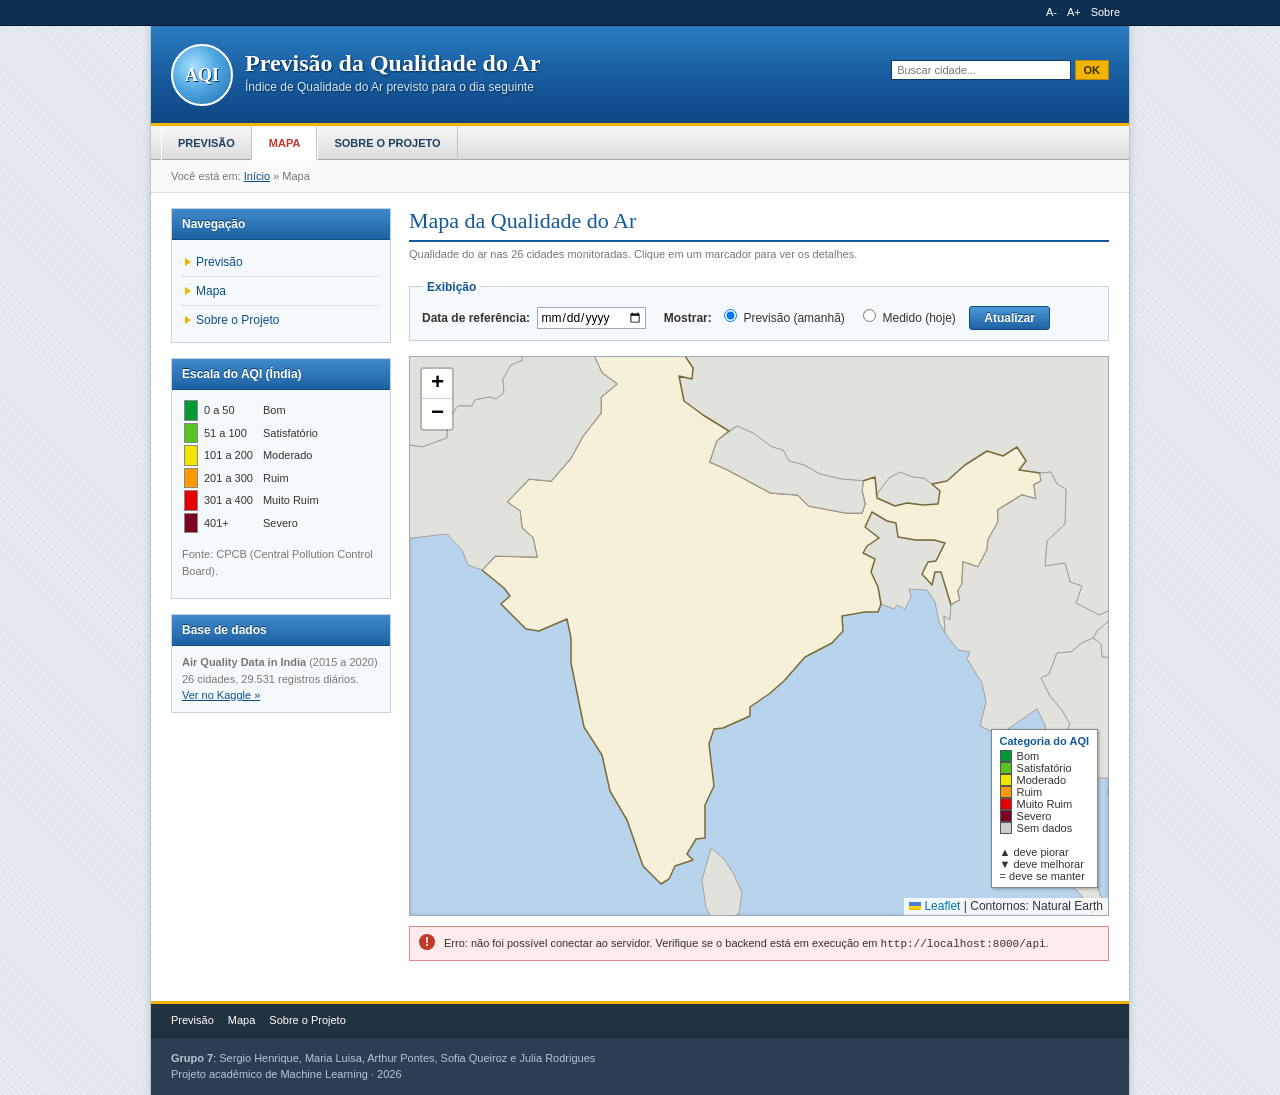
==== commit 7c913246: "Adiciona backend com API e adapta o frontend para previsão por categoria - backend: notebook origina" ====
--- a/frontend/mapa.html
+++ b/frontend/mapa.html
@@ -15,7 +15,7 @@
 
     <div id="principal">
       <h1 class="titulo-pagina">Mapa da Qualidade do Ar</h1>
-      <p class="subtitulo">AQI das 26 cidades monitoradas. Clique em um marcador para ver os detalhes.</p>
+      <p class="subtitulo">Qualidade do ar nas 26 cidades monitoradas. Clique em um marcador para ver os detalhes.</p>
 
       <form id="filtros">
         <fieldset>
@@ -23,8 +23,8 @@
           <label for="data">Data de referência:</label>
           <input type="date" id="data">
           <label>Mostrar:</label>
-          <label class="opcao"><input type="radio" name="modo" value="aqi_previsto" checked> Previsão (amanhã)</label>
-          <label class="opcao"><input type="radio" name="modo" value="aqi_atual"> Medido (hoje)</label>
+          <label class="opcao"><input type="radio" name="modo" value="previsao" checked> Previsão (amanhã)</label>
+          <label class="opcao"><input type="radio" name="modo" value="medido"> Medido (hoje)</label>
           <input type="submit" class="botao" value="Atualizar">
         </fieldset>
       </form>
@@ -47,9 +47,6 @@
 (function () {
   var inpData = document.getElementById('data');
   var alvo = document.getElementById('resultado');
-  inpData.min = Util.DATA_MIN;
-  inpData.max = Util.DATA_MAX;
-  inpData.value = Util.param('data') || Util.DATA_MAX;
 
   var mapa = L.map('mapa', { scrollWheelZoom: false, zoomSnap: 0.25 });
   var pontos = Object.keys(AQI.COORDENADAS).map(function (c) { return AQI.COORDENADAS[c]; });
@@ -68,10 +65,10 @@
   var legenda = L.control({ position: 'bottomright' });
   legenda.onAdd = function () {
     var div = L.DomUtil.create('div', 'legenda-mapa');
-    div.innerHTML = '<b>AQI</b>' + AQI.FAIXAS.map(function (f, i) {
-      var min = i === 0 ? 0 : AQI.FAIXAS[i - 1].max + 1;
-      return '<i style="background:' + f.cor + '"></i>' + f.nome + ' (' + (f.max === Infinity ? min + '+' : min + '&ndash;' + f.max) + ')';
-    }).join('<br>');
+    div.innerHTML = '<b>Categoria do AQI</b>' + AQI.FAIXAS.map(function (f) {
+      return '<i style="background:' + f.cor + '"></i>' + f.nome;
+    }).join('<br>') + '<br><i style="background:#ccc"></i>Sem dados' +
+      '<br><br>&#9650; deve piorar<br>&#9660; deve melhorar<br>= deve se manter';
     return div;
   };
   legenda.addTo(mapa);
@@ -83,29 +80,39 @@
     return document.querySelector('input[name=modo]:checked').value;
   }
 
+  function seta(c) {
+    if (c.categoria_prevista === null || c.categoria_atual === null) return '?';
+    var d = c.categoria_prevista - c.categoria_atual;
+    return d > 0 ? '&#9650;' : d < 0 ? '&#9660;' : '=';
+  }
+
+  function nivel(v) {
+    return v === null ? -1 : v;
+  }
+
   function consulta() {
-    var data = inpData.value, campo = modo();
+    var data = inpData.value, previsao = modo() === 'previsao';
+    var dataAmanha = Util.diaSeguinte(data);
     alvo.innerHTML = '<div class="carregando">Carregando cidades...</div>';
 
     AQI.mapa(data).then(function (lista) {
       camada.clearLayers();
-      var amanha = new Date(data + 'T12:00:00'); amanha.setDate(amanha.getDate() + 1);
-      var dataAmanha = amanha.toISOString().substr(0, 10);
 
       lista.forEach(function (c) {
         var pos = AQI.COORDENADAS[c.cidade];
         if (!pos) return;
-        var valor = c[campo], f = AQI.faixa(valor);
+        var f = Util.faixa(previsao ? c.categoria_prevista : c.categoria_atual) || { cor: '#ccc', texto: '#555' };
+        var texto = previsao ? seta(c) : c.aqi_atual === null ? '?' : Math.round(c.aqi_atual);
         var icone = L.divIcon({
           className: '',
-          html: '<div class="marcador-aqi" style="width:32px;height:32px;line-height:28px;background:' + f.cor + ';color:' + f.texto + '">' + valor + '</div>',
+          html: '<div class="marcador-aqi" style="width:32px;height:32px;line-height:28px;background:' + f.cor + ';color:' + f.texto + '">' + texto + '</div>',
           iconSize: [32, 32], iconAnchor: [16, 16], popupAnchor: [0, -14]
         });
         L.marker(pos, { icon: icone, title: c.cidade, riseOnHover: true })
           .bindPopup(
             '<h4>' + c.cidade + '</h4>' +
-            'Hoje (' + Util.formataData(data) + '): <b>' + c.aqi_atual + '</b> ' + Util.selo(c.aqi_atual) + '<br>' +
-            'Amanhã (' + Util.formataData(dataAmanha) + '): <b>' + c.aqi_previsto + '</b> ' + Util.selo(c.aqi_previsto) + '<br><br>' +
+            'Hoje (' + Util.formataData(data) + '): <b>' + Util.numero(c.aqi_atual) + '</b> ' + Util.selo(c.categoria_atual) + '<br>' +
+            'Amanhã (' + Util.formataData(dataAmanha) + '): ' + Util.selo(c.categoria_prevista) + '<br><br>' +
             '<a href="index.html?cidade=' + encodeURIComponent(c.cidade) + '&data=' + data + '">Ver previsão detalhada &raquo;</a>')
           .bindTooltip(c.cidade, {
             permanent: true, className: 'rotulo-cidade',
@@ -115,12 +122,16 @@
           .addTo(camada);
       });
 
-      var ord = lista.slice().sort(function (a, b) { return b[campo] - a[campo]; });
-      var html = '<h2>Ranking das cidades &mdash; ' + (campo === 'aqi_previsto' ? 'previsão para ' + Util.formataData(dataAmanha) : 'medido em ' + Util.formataData(data)) + '</h2>' +
-        '<table class="dados"><tr><th>#</th><th>Cidade</th><th>AQI hoje</th><th>AQI amanhã</th><th>Categoria</th></tr>';
+      var ord = lista.slice().sort(function (a, b) {
+        var pa = previsao ? nivel(a.categoria_prevista) : nivel(a.categoria_atual);
+        var pb = previsao ? nivel(b.categoria_prevista) : nivel(b.categoria_atual);
+        return pb - pa || nivel(b.aqi_atual) - nivel(a.aqi_atual);
+      });
+      var html = '<h2>Ranking das cidades (' + (previsao ? 'previsão para ' + Util.formataData(dataAmanha) : 'medido em ' + Util.formataData(data)) + ')</h2>' +
+        '<table class="dados"><tr><th>#</th><th>Cidade</th><th>AQI hoje</th><th>Categoria hoje</th><th>Previsão amanhã</th></tr>';
       ord.forEach(function (c, i) {
         html += '<tr><td class="num">' + (i + 1) + '</td><td><a href="index.html?cidade=' + encodeURIComponent(c.cidade) + '&data=' + data + '">' + c.cidade + '</a></td>' +
-          '<td class="num">' + c.aqi_atual + '</td><td class="num">' + c.aqi_previsto + '</td><td>' + Util.selo(c[campo]) + '</td></tr>';
+          '<td class="num">' + Util.numero(c.aqi_atual) + '</td><td>' + Util.selo(c.categoria_atual) + '</td><td>' + Util.selo(c.categoria_prevista) + '</td></tr>';
       });
       alvo.innerHTML = html + '</table>';
     }).catch(function (e) { Util.erro(alvo, e); });
@@ -128,7 +139,7 @@
 
   document.getElementById('filtros').onsubmit = function (e) { e.preventDefault(); consulta(); };
   Array.prototype.forEach.call(document.querySelectorAll('input[name=modo]'), function (r) { r.onchange = consulta; });
-  consulta();
+  Util.preparaData(inpData).then(consulta).catch(function (e) { Util.erro(alvo, e); });
 })();
 </script>
 </body>
--- a/frontend/css/style.css
+++ b/frontend/css/style.css
@@ -20,7 +20,6 @@
   border-bottom: 1px solid #071b30;
 }
 #barra-topo .interna { width: 980px; margin: 0 auto; padding: 4px 10px; overflow: hidden; }
-#barra-topo .esq { float: left; }
 #barra-topo .dir { float: right; }
 #barra-topo a { color: #fff; text-decoration: none; margin-left: 10px; }
 #barra-topo a:hover { text-decoration: underline; }
@@ -352,3 +351,16 @@
   text-shadow: 1px 0 0 #fff, -1px 0 0 #fff, 0 1px 0 #fff, 0 -1px 0 #fff;
 }
 .leaflet-tooltip.rotulo-cidade:before { display: none; }
+
+.selo.sem-dados { background: #ddd; color: #666; font-weight: normal; }
+.painel .nome-categoria { font: bold 30px/1.1 Georgia, serif; }
+.painel .sem-valor { font: italic 14px Georgia, serif; color: #888; padding: 18px 0; }
+table.probs { width: 100%; border-collapse: collapse; margin: 4px 0 2px; }
+table.probs td { padding: 1px 3px; font-size: 11px; }
+table.probs td.rot { width: 82px; text-align: right; color: #444; }
+table.probs td.pct { width: 44px; text-align: right; font-family: "Courier New", monospace; }
+table.probs .barra { height: 11px; border: 1px solid rgba(0,0,0,.35); min-width: 1px; }
+table.probs tr.max td.rot { font-weight: bold; color: #000; }
+.conferencia { margin-top: 4px; }
+.conferencia .ok { color: #1e8a2e; font-weight: bold; }
+.conferencia .errou { color: #c0392b; font-weight: bold; }
